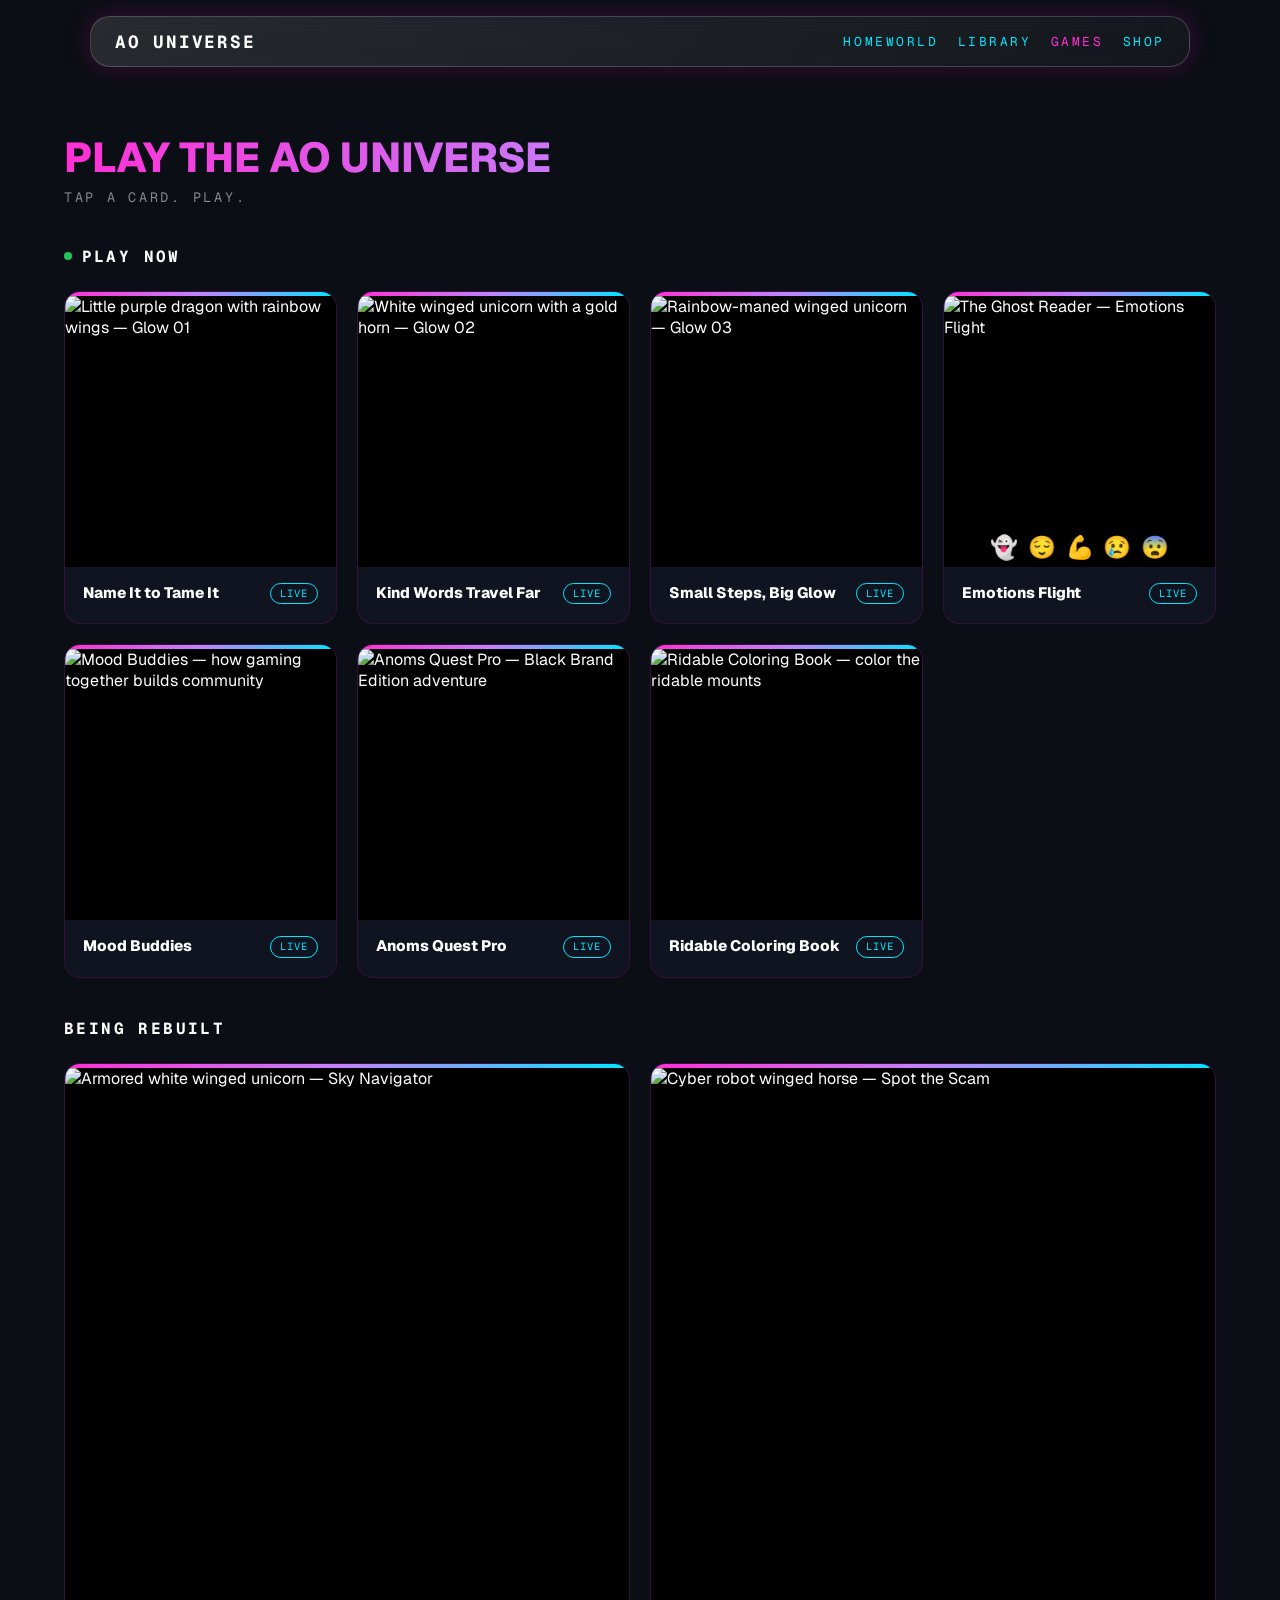
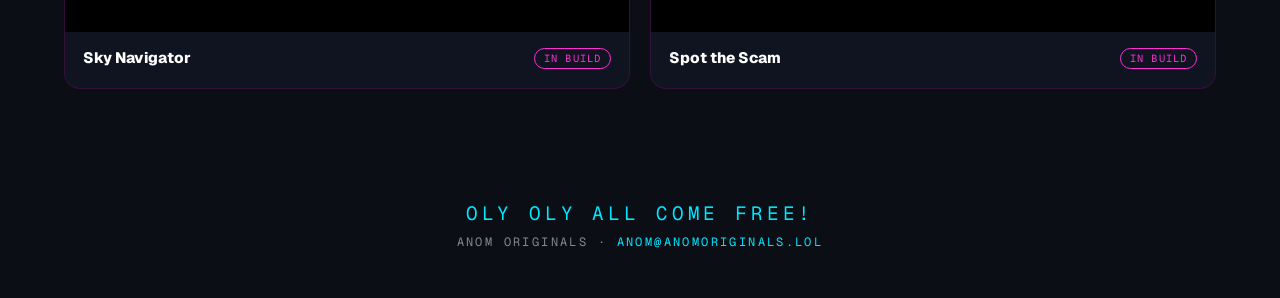
==== games/index.html @ 1e57bc89 "Add Games Hub page with 7 playable games" ====
<!DOCTYPE html>
<html lang="en">
<head>
  <meta charset="UTF-8">
  <meta name="viewport" content="width=device-width, initial-scale=1.0">
  <meta name="description" content="AO Games Hub — tap a card and play. Glow lessons, Emotions Flight, Mood Buddies, Anoms Quest Pro, and the Ridable Coloring Book.">
  <title>AO UNIVERSE // Games Hub</title>

  <!-- Hub typography: Geist + Geist Mono (hub style) -->
  <link rel="preconnect" href="https://fonts.googleapis.com">
  <link rel="preconnect" href="https://fonts.gstatic.com" crossorigin>
  <link href="https://fonts.googleapis.com/css2?family=Geist:wght@400;700;800&family=Geist+Mono:wght@400;700&display=swap" rel="stylesheet">

  <style>
    /* AO GAMES HUB — hub design tokens */
    :root {
      --bg: #0b0e14;
      --card: #0f1420;
      --pink: #ff2fd6;
      --cyan: #00e6ff;
      --purple: #c084fc;
      --green: #22c55e;
      --gold: #d8ae55;
    }

    * { box-sizing: border-box; margin: 0; padding: 0; }

    body {
      background-color: var(--bg);
      color: #ffffff;
      font-family: 'Geist', 'Inter', sans-serif;
      min-height: 100vh;
      overflow-x: hidden;
    }

    /* GLASS NAVIGATION HUD */
    .nav-hud {
      position: fixed;
      top: 1rem;
      left: 50%;
      transform: translateX(-50%);
      width: 90%;
      max-width: 1100px;
      background: linear-gradient(135deg, rgba(255,255,255,0.12), rgba(255,255,255,0.04));
      backdrop-filter: blur(18px);
      -webkit-backdrop-filter: blur(18px);
      border: 1px solid rgba(255,255,255,0.18);
      border-radius: 20px;
      padding: 0.8rem 1.5rem;
      display: flex;
      justify-content: space-between;
      align-items: center;
      z-index: 1000;
      box-shadow: 0 0 24px rgba(255, 0, 200, 0.2);
    }

    .brand-title {
      font-family: 'Geist Mono', monospace;
      font-size: 1.1rem;
      letter-spacing: 0.1em;
      color: #ffffff;
      text-decoration: none;
      font-weight: 700;
    }

    .hud-links { display: flex; gap: 1.2rem; flex-wrap: wrap; }

    .hud-link {
      font-family: 'Geist Mono', monospace;
      font-size: 0.8rem;
      letter-spacing: 0.2em;
      color: var(--cyan);
      text-decoration: none;
      text-transform: uppercase;
    }

    .hud-link:hover { color: var(--pink); }
    .hud-link[aria-current="page"] { color: var(--pink); }

    /* HERO */
    .container {
      padding-top: 8.5rem;
      padding-bottom: 5rem;
      max-width: 1280px;
      margin: 0 auto;
      width: 90%;
    }

    h1.hero {
      font-size: 2.6rem;
      font-weight: 800;
      line-height: 1.05;
      margin-bottom: 0.5rem;
      background: linear-gradient(90deg, var(--pink), var(--purple), var(--cyan));
      -webkit-background-clip: text;
      background-clip: text;
      color: transparent;
    }

    p.hero-sub {
      font-family: 'Geist Mono', monospace;
      font-size: 0.85rem;
      letter-spacing: 0.2em;
      color: rgba(255,255,255,0.5);
      text-transform: uppercase;
      margin-bottom: 2.5rem;
    }

    h2.section-title {
      font-family: 'Geist Mono', monospace;
      font-size: 1rem;
      letter-spacing: 0.15em;
      color: #ffffff;
      text-transform: uppercase;
      margin: 2.5rem 0 1.5rem;
      display: flex;
      align-items: center;
      gap: 0.6rem;
    }

    .live-dot {
      width: 8px; height: 8px;
      border-radius: 50%;
      background: var(--green);
      display: inline-block;
      animation: pulse 1.6s ease-in-out infinite;
    }

    @keyframes pulse {
      0%, 100% { opacity: 1; }
      50% { opacity: 0.35; }
    }

    /* GRAPHIC CARD GRID — more graphics, less words */
    .grid {
      display: grid;
      grid-template-columns: repeat(auto-fit, minmax(260px, 1fr));
      gap: 1.25rem;
    }

    .card {
      background: var(--card);
      border: 1px solid rgba(255,0,204,0.15);
      border-radius: 16px;
      overflow: hidden;
      position: relative;
      text-decoration: none;
      color: #ffffff;
      display: block;
      transition: border-color 0.3s ease, box-shadow 0.3s ease, transform 0.3s ease;
      animation: breathe 3.9s ease-in-out infinite;
    }

    .card:hover {
      border-color: var(--cyan);
      box-shadow: 0 0 24px rgba(0, 230, 255, 0.25);
      transform: translateY(-2px);
    }

    .card::before {
      content: "";
      display: block;
      height: 4px;
      background: linear-gradient(90deg, var(--pink), var(--purple), var(--cyan));
    }

    @keyframes breathe {
      0%, 100% { transform: scale(1); }
      50% { transform: scale(1.01); }
    }

    .card-visual {
      width: 100%;
      aspect-ratio: 1 / 1;
      object-fit: cover;
      display: block;
      background: #000;
    }

    .card-visual-contain {
      object-fit: contain;
    }

    .card-visual-wrap { position: relative; }

    .emote-strip {
      position: absolute;
      left: 0; right: 0; bottom: 0;
      display: flex;
      justify-content: center;
      gap: 0.6rem;
      padding: 0.6rem 0.4rem 0.5rem;
      background: linear-gradient(transparent, rgba(0,0,0,0.7));
      font-size: 1.4rem;
      line-height: 1;
    }

    .card-visual-gradient {
      width: 100%;
      aspect-ratio: 4 / 3;
      display: flex;
      align-items: center;
      justify-content: center;
      font-weight: 800;
      font-size: 2.2rem;
      letter-spacing: 0.05em;
      text-align: center;
      padding: 1rem;
    }

    .grad-glow1 { background: linear-gradient(135deg, #ff2fd6, #7c3aed); }
    .grad-glow2 { background: linear-gradient(135deg, #00e6ff, #2563eb); }
    .grad-glow3 { background: linear-gradient(135deg, #d8ae55, #ff2fd6); }
    .grad-sky { background: linear-gradient(135deg, #0ea5e9, #c084fc); }
    .grad-scam { background: linear-gradient(135deg, #22c55e, #00e6ff); }

    .card-body {
      padding: 1rem 1.1rem 1.2rem;
      display: flex;
      justify-content: space-between;
      align-items: flex-start;
      gap: 0.6rem;
    }

    .card-title {
      font-size: 0.95rem;
      font-weight: 800;
      line-height: 1.25;
    }

    .card-tag {
      font-family: 'Geist Mono', monospace;
      font-size: 0.65rem;
      letter-spacing: 0.12em;
      color: rgba(255,255,255,0.5);
      text-transform: uppercase;
      white-space: nowrap;
      border: 1px solid rgba(255,255,255,0.2);
      border-radius: 999px;
      padding: 0.2rem 0.55rem;
      flex-shrink: 0;
    }

    .card-tag.live { color: var(--cyan); border-color: var(--cyan); }
    .card-tag.build { color: var(--pink); border-color: var(--pink); }

    .card-static { cursor: default; }
    .card-static:hover { transform: none; }

    footer { text-align: center; padding: 2rem 1rem 3rem; }

    footer .safe-word {
      font-family: 'Geist Mono', monospace;
      font-size: 1.2rem;
      color: var(--cyan);
      margin-bottom: 0.5rem;
    }

    footer p {
      font-family: 'Geist Mono', monospace;
      font-size: 0.75rem;
      letter-spacing: 0.2em;
      color: rgba(255,255,255,0.5);
      text-transform: uppercase;
    }

    footer a { color: var(--cyan); text-decoration: none; }

    @media (prefers-reduced-motion: reduce) {
      * { animation: none !important; }
    }
  </style>
</head>
<body>

  <!-- NAVIGATION HUD — only links that work today -->
  <nav class="nav-hud">
    <a href="https://anomartsy.xyz/" class="brand-title">AO UNIVERSE</a>
    <div class="hud-links">
      <a href="https://anomartsy.xyz/" class="hud-link">Homeworld</a>
      <a href="https://library.anomartsy.xyz/" class="hud-link">Library</a>
      <a href="https://anomartsy.xyz/games/" class="hud-link" aria-current="page">Games</a>
      <a href="https://anomarsty.lol/" class="hud-link">Shop</a>
    </div>
  </nav>

  <div class="container">
    <h1 class="hero">PLAY THE AO UNIVERSE</h1>
    <p class="hero-sub">Tap a card. Play.</p>

    <h2 class="section-title"><span class="live-dot"></span> Play now</h2>
    <div class="grid">

      <!-- GLOW 01 -->
      <a class="card" href="https://anomarsty.lol/glow/">
        <img class="card-visual" src="assets/card-glow-01.jpg" alt="Little purple dragon with rainbow wings — Glow 01">
        <div class="card-body">
          <span class="card-title">Name It to Tame It</span>
          <span class="card-tag live">Live</span>
        </div>
      </a>

      <!-- GLOW 02 -->
      <a class="card" href="https://anomarsty.lol/glow/">
        <img class="card-visual" src="assets/card-glow-02.jpg" alt="White winged unicorn with a gold horn — Glow 02">
        <div class="card-body">
          <span class="card-title">Kind Words Travel Far</span>
          <span class="card-tag live">Live</span>
        </div>
      </a>

      <!-- GLOW 03 -->
      <a class="card" href="https://anomarsty.lol/glow/">
        <img class="card-visual" src="assets/card-glow-03.jpg" alt="Rainbow-maned winged unicorn — Glow 03">
        <div class="card-body">
          <span class="card-title">Small Steps, Big Glow</span>
          <span class="card-tag live">Live</span>
        </div>
      </a>

      <!-- EMOTIONS FLIGHT -->
      <a class="card" href="emotion-flight/">
        <div class="card-visual-wrap">
          <img class="card-visual" src="assets/card-emotion-flight-ghost.jpg" alt="The Ghost Reader — Emotions Flight">
          <div class="emote-strip"><span>👻</span><span>😌</span><span>💪</span><span>😢</span><span>😨</span></div>
        </div>
        <div class="card-body">
          <span class="card-title">Emotions Flight</span>
          <span class="card-tag live">Live</span>
        </div>
      </a>

      <!-- MOOD BUDDIES -->
      <a class="card" href="mood-buddies/">
        <img class="card-visual" src="assets/card-mood-buddies.jpg" alt="Mood Buddies — how gaming together builds community">
        <div class="card-body">
          <span class="card-title">Mood Buddies</span>
          <span class="card-tag live">Live</span>
        </div>
      </a>

      <!-- ANOMS QUEST PRO -->
      <a class="card" href="anoms-quest-pro/">
        <img class="card-visual" src="assets/card-anoms-quest-pro.jpg" alt="Anoms Quest Pro — Black Brand Edition adventure">
        <div class="card-body">
          <span class="card-title">Anoms Quest Pro</span>
          <span class="card-tag live">Live</span>
        </div>
      </a>

      <!-- RIDABLE COLORING BOOK -->
      <a class="card" href="ridable-coloring-book/">
        <img class="card-visual" src="assets/card-ridable-coloring-book.jpg" alt="Ridable Coloring Book — color the ridable mounts">
        <div class="card-body">
          <span class="card-title">Ridable Coloring Book</span>
          <span class="card-tag live">Live</span>
        </div>
      </a>
    </div>

    <h2 class="section-title">Being rebuilt</h2>
    <div class="grid">
      <!-- SKY NAVIGATOR -->
      <div class="card card-static">
        <img class="card-visual" src="assets/card-sky-navigator.jpg" alt="Armored white winged unicorn — Sky Navigator">
        <div class="card-body">
          <span class="card-title">Sky Navigator</span>
          <span class="card-tag build">In Build</span>
        </div>
      </div>

      <!-- SPOT THE SCAM -->
      <div class="card card-static">
        <img class="card-visual" src="assets/card-spot-the-scam.jpg" alt="Cyber robot winged horse — Spot the Scam">
        <div class="card-body">
          <span class="card-title">Spot the Scam</span>
          <span class="card-tag build">In Build</span>
        </div>
      </div>
    </div>
  </div>

  <footer>
    <p class="safe-word">Oly Oly All Come Free!</p>
    <p>Anom Originals &middot; <a href="mailto:anom@anomoriginals.lol">anom@anomoriginals.lol</a></p>
  </footer>

</body>
</html>
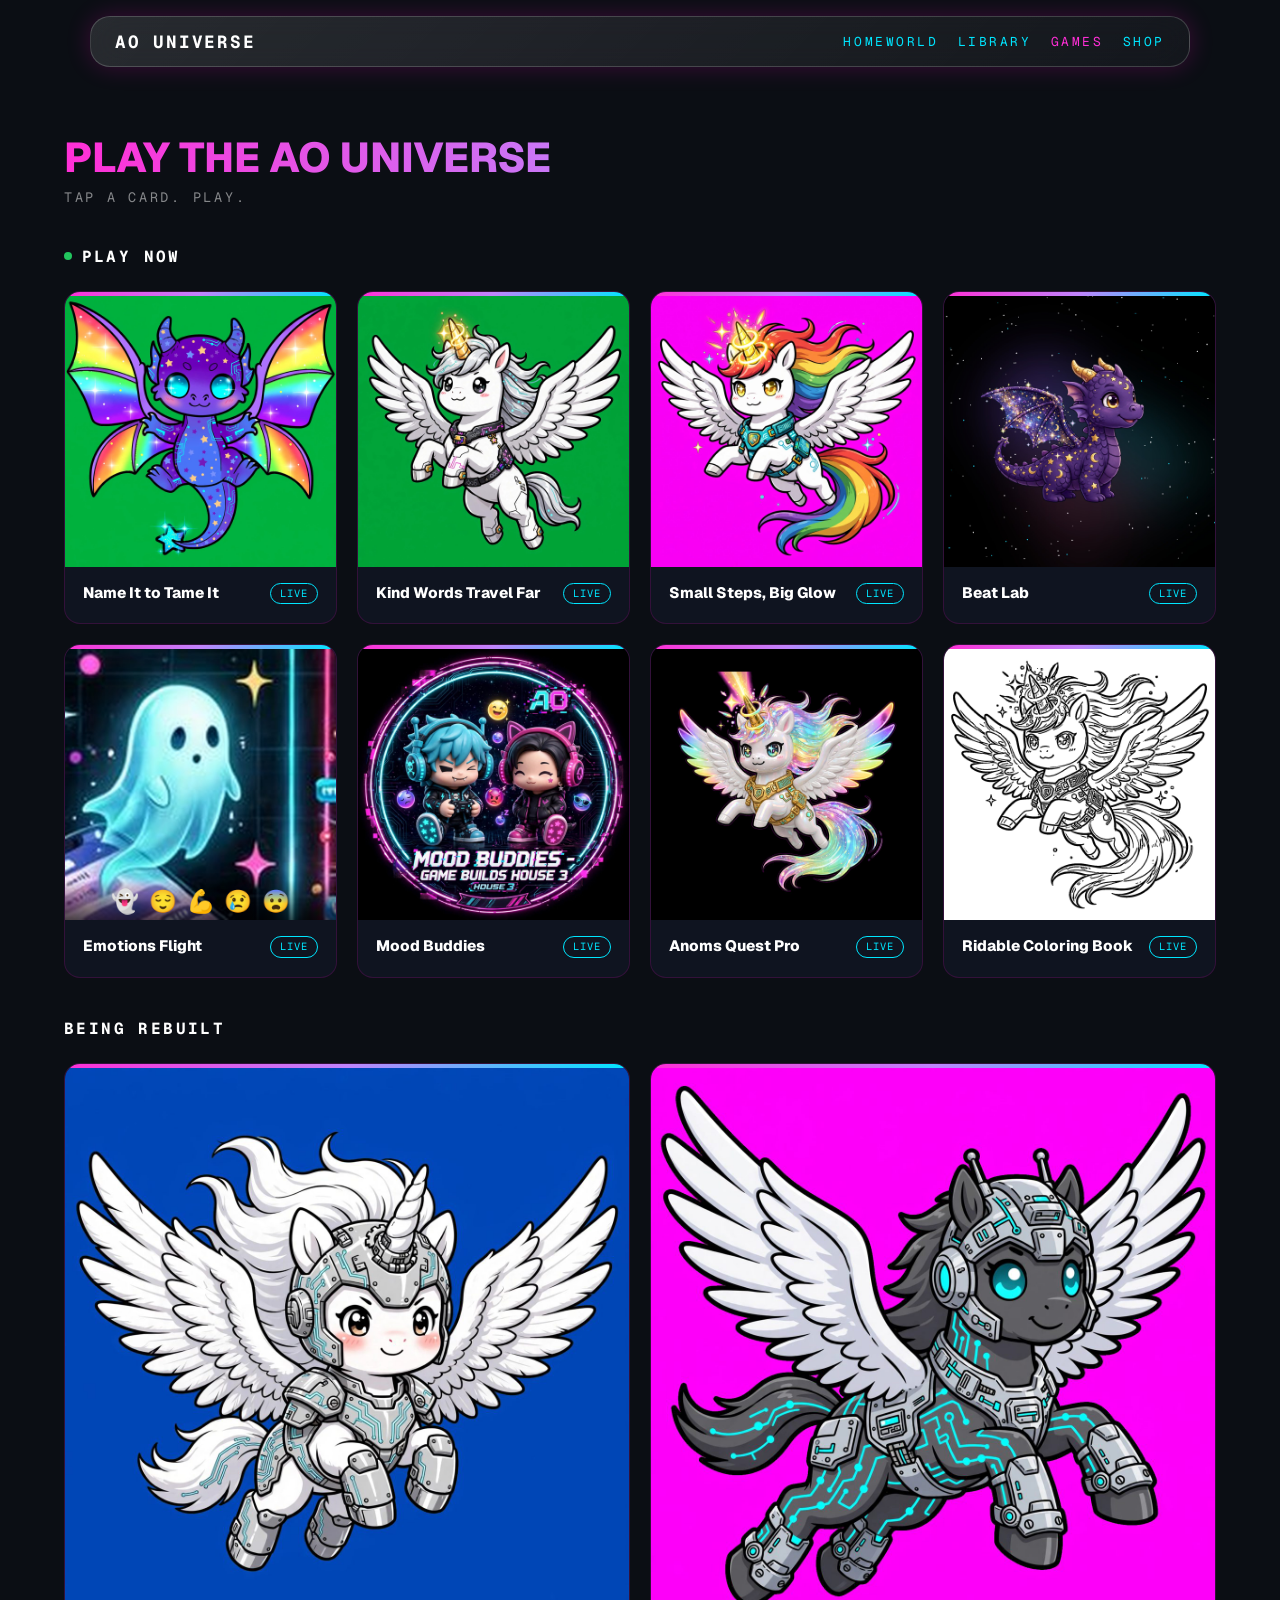
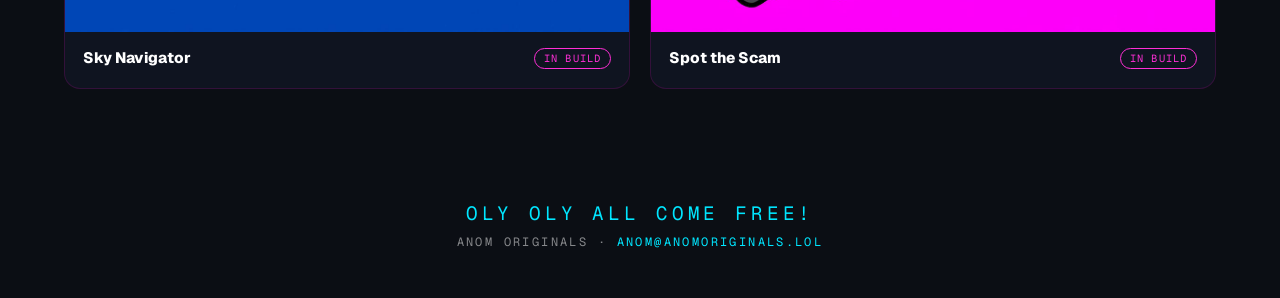
==== commit 7c4a164a: "Add Beat Lab card to games page" ====
--- a/games/index.html
+++ b/games/index.html
@@ -318,6 +318,15 @@
         </div>
       </a>
 
+      <!-- BEAT LAB -->
+      <a class="card" href="https://anomartsy.xyz/beatlab/">
+        <img class="card-visual" src="assets/card-beat-lab.jpg" alt="Cosmic dragon with starry wings — Beat Lab">
+        <div class="card-body">
+          <span class="card-title">Beat Lab</span>
+          <span class="card-tag live">Live</span>
+        </div>
+      </a>
+
       <!-- EMOTIONS FLIGHT -->
       <a class="card" href="emotion-flight/">
         <div class="card-visual-wrap">
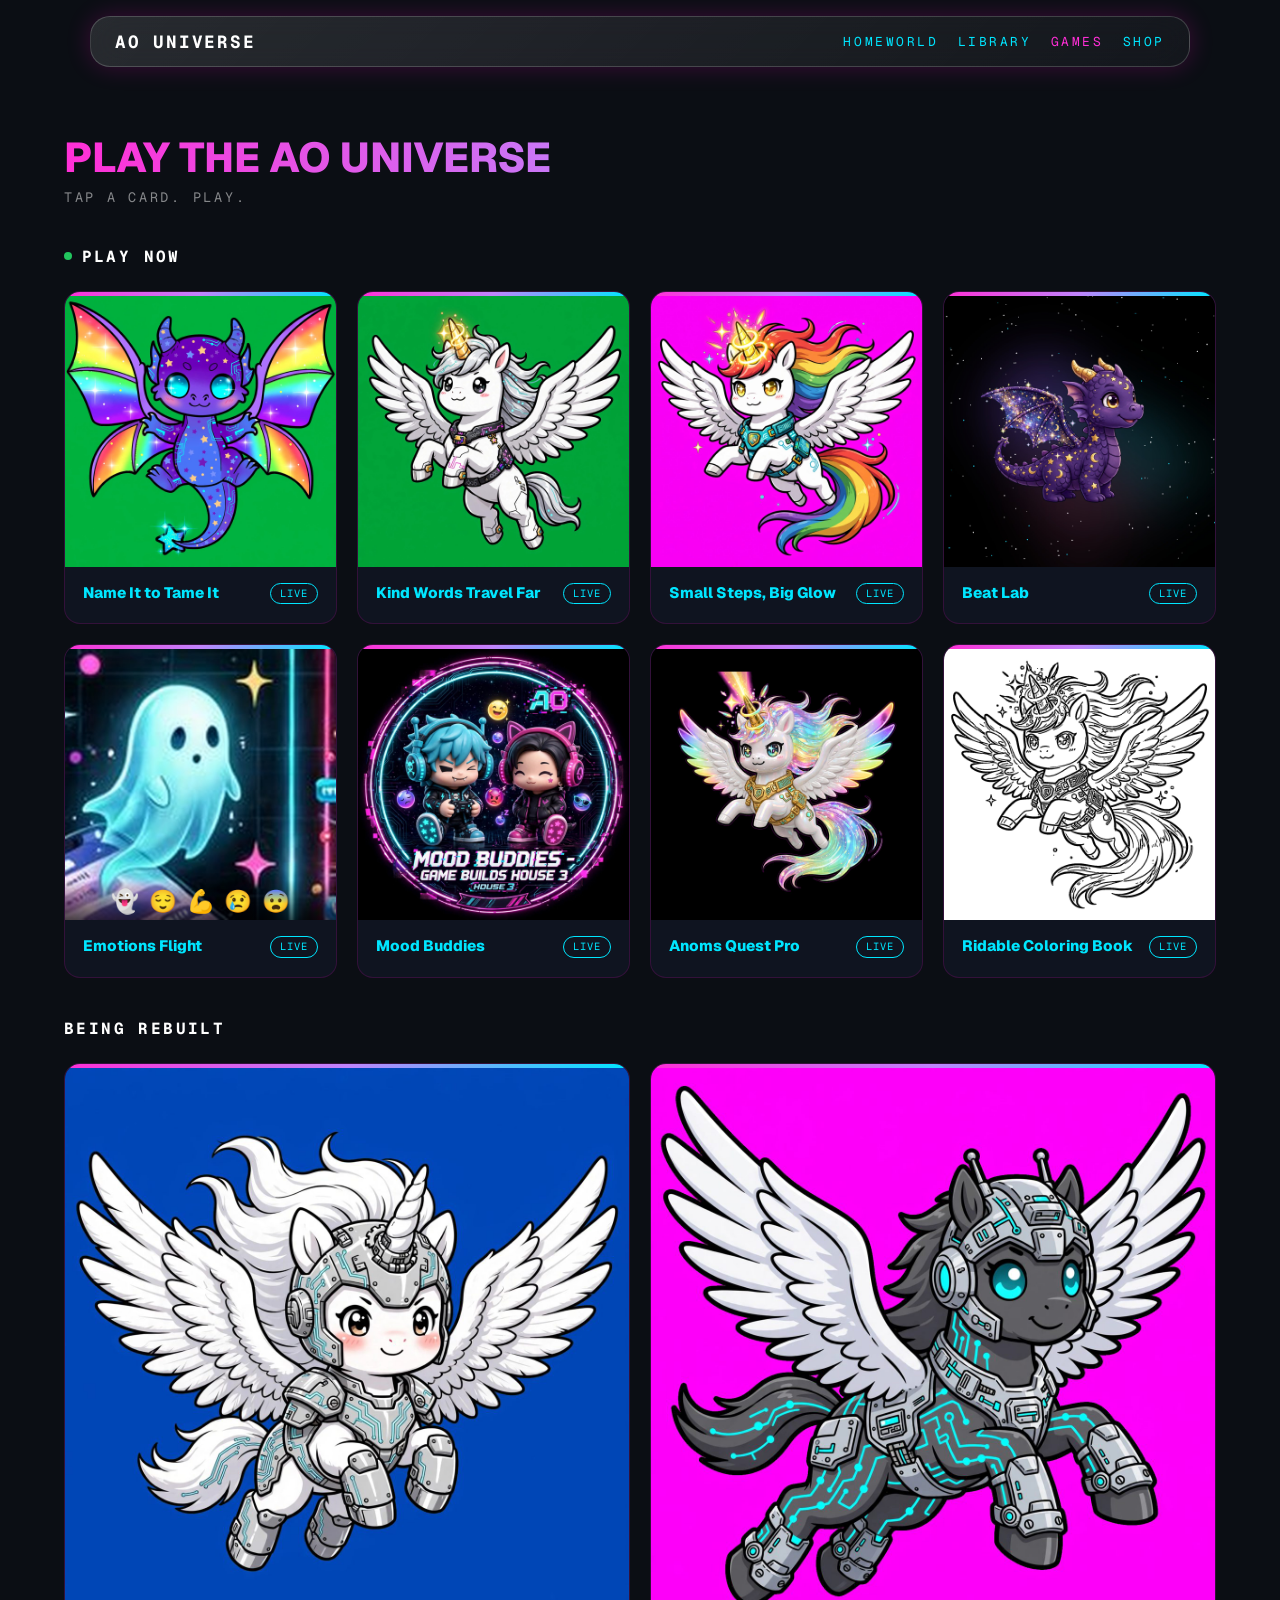
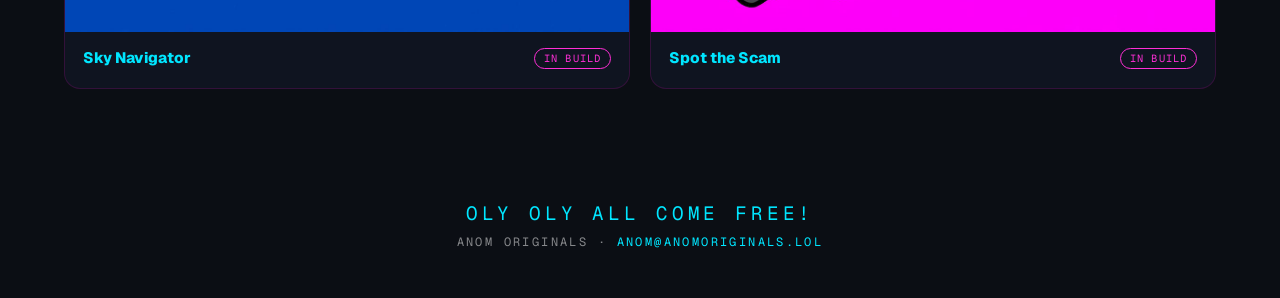
==== commit 06844f8d: "Cosmos card editions + cyan card titles" ====
--- a/games/index.html
+++ b/games/index.html
@@ -226,6 +226,7 @@
       font-size: 0.95rem;
       font-weight: 800;
       line-height: 1.25;
+      color: var(--cyan);
     }
 
     .card-tag {
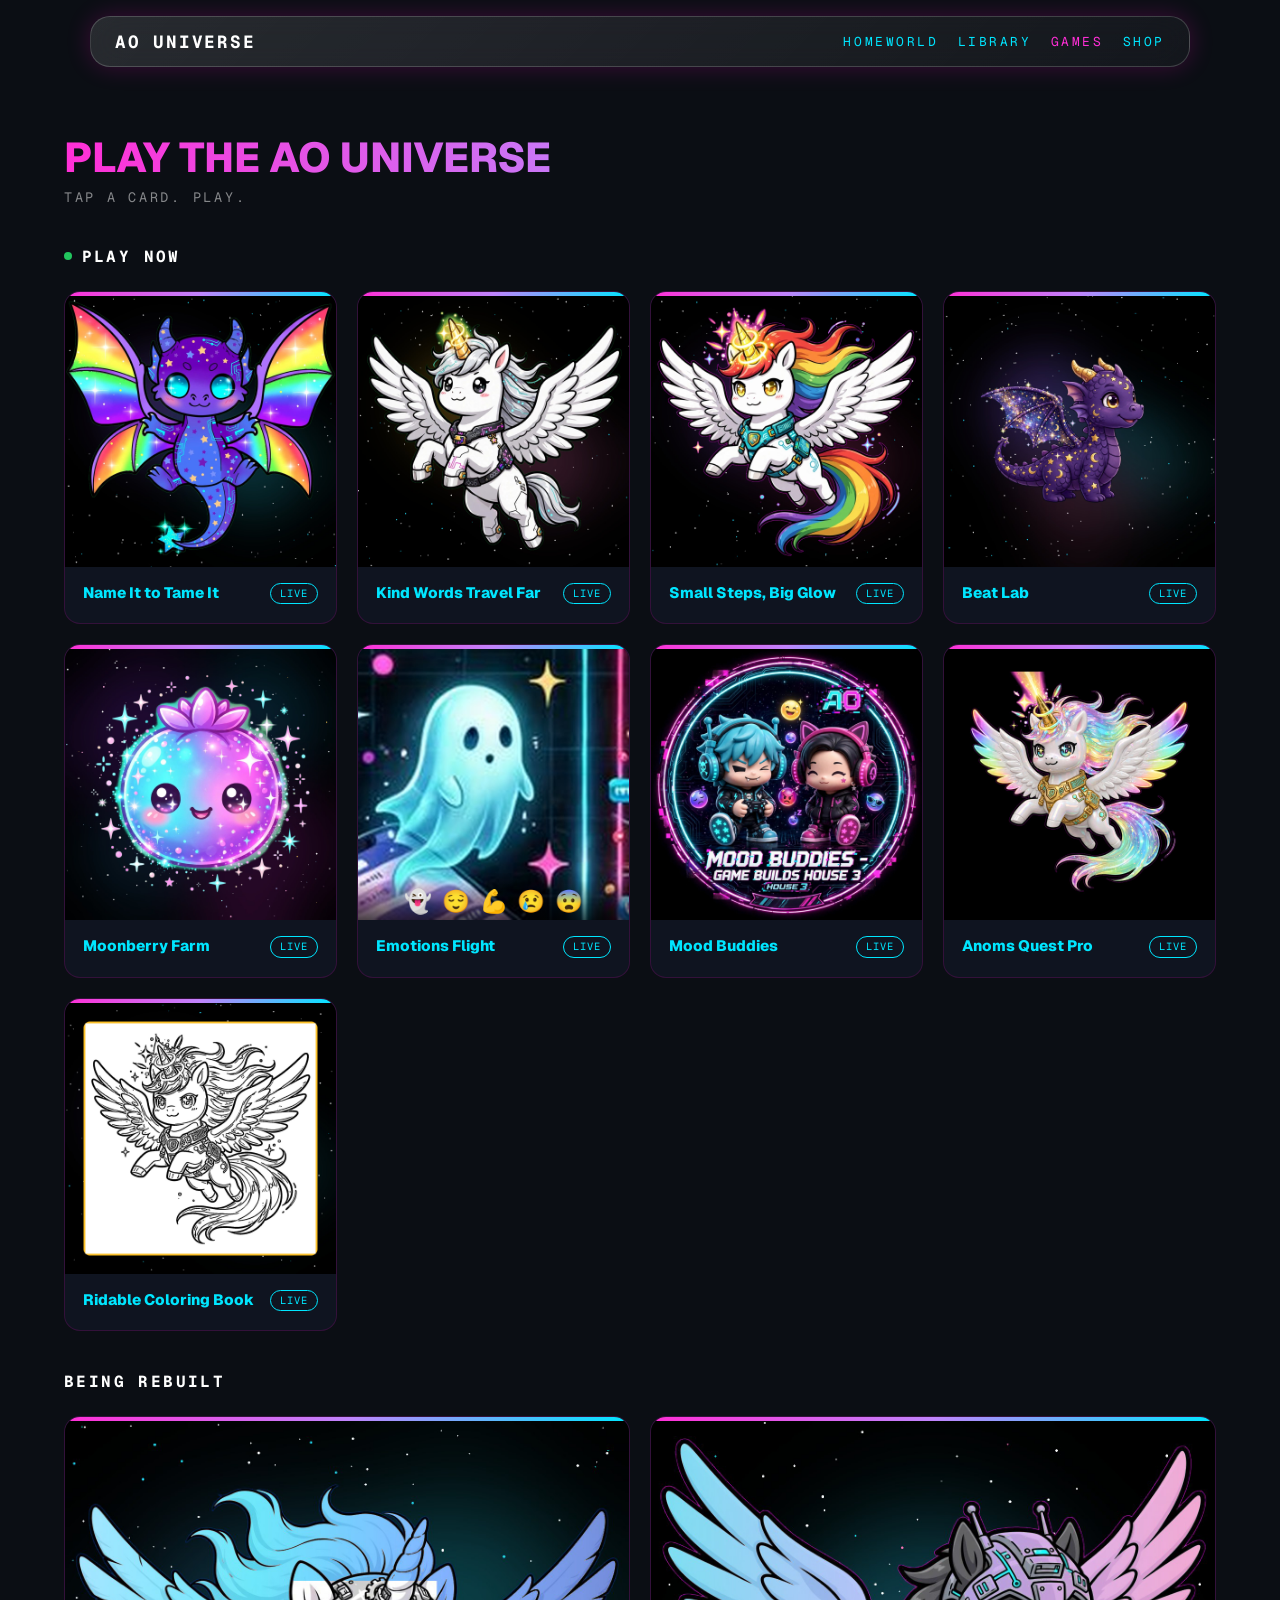
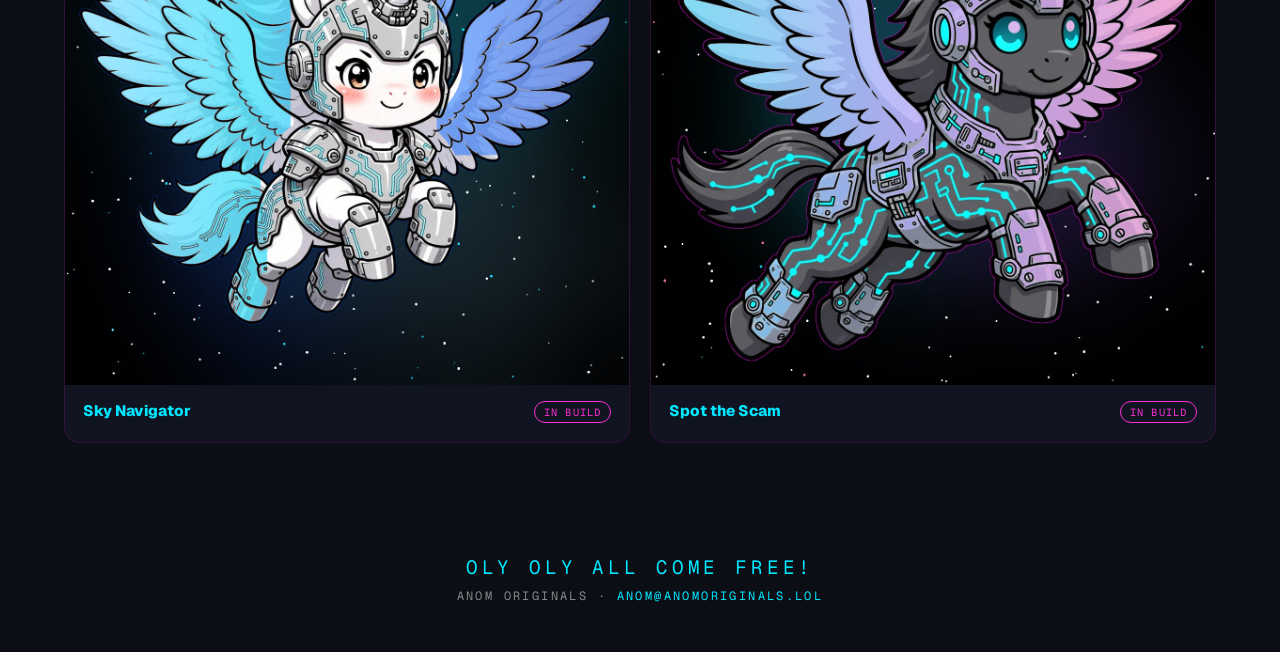
==== commit 47814250: "Add Moonberry Farm card to games page" ====
--- a/games/index.html
+++ b/games/index.html
@@ -328,6 +328,15 @@
         </div>
       </a>
 
+      <!-- MOONBERRY FARM -->
+      <a class="card" href="https://anomartsy.xyz/moonberry/">
+        <img class="card-visual" src="assets/card-moonberry-farm.jpg" alt="Smiling galaxy Moonberry with a pink crown — Moonberry Farm">
+        <div class="card-body">
+          <span class="card-title">Moonberry Farm</span>
+          <span class="card-tag live">Live</span>
+        </div>
+      </a>
+
       <!-- EMOTIONS FLIGHT -->
       <a class="card" href="emotion-flight/">
         <div class="card-visual-wrap">
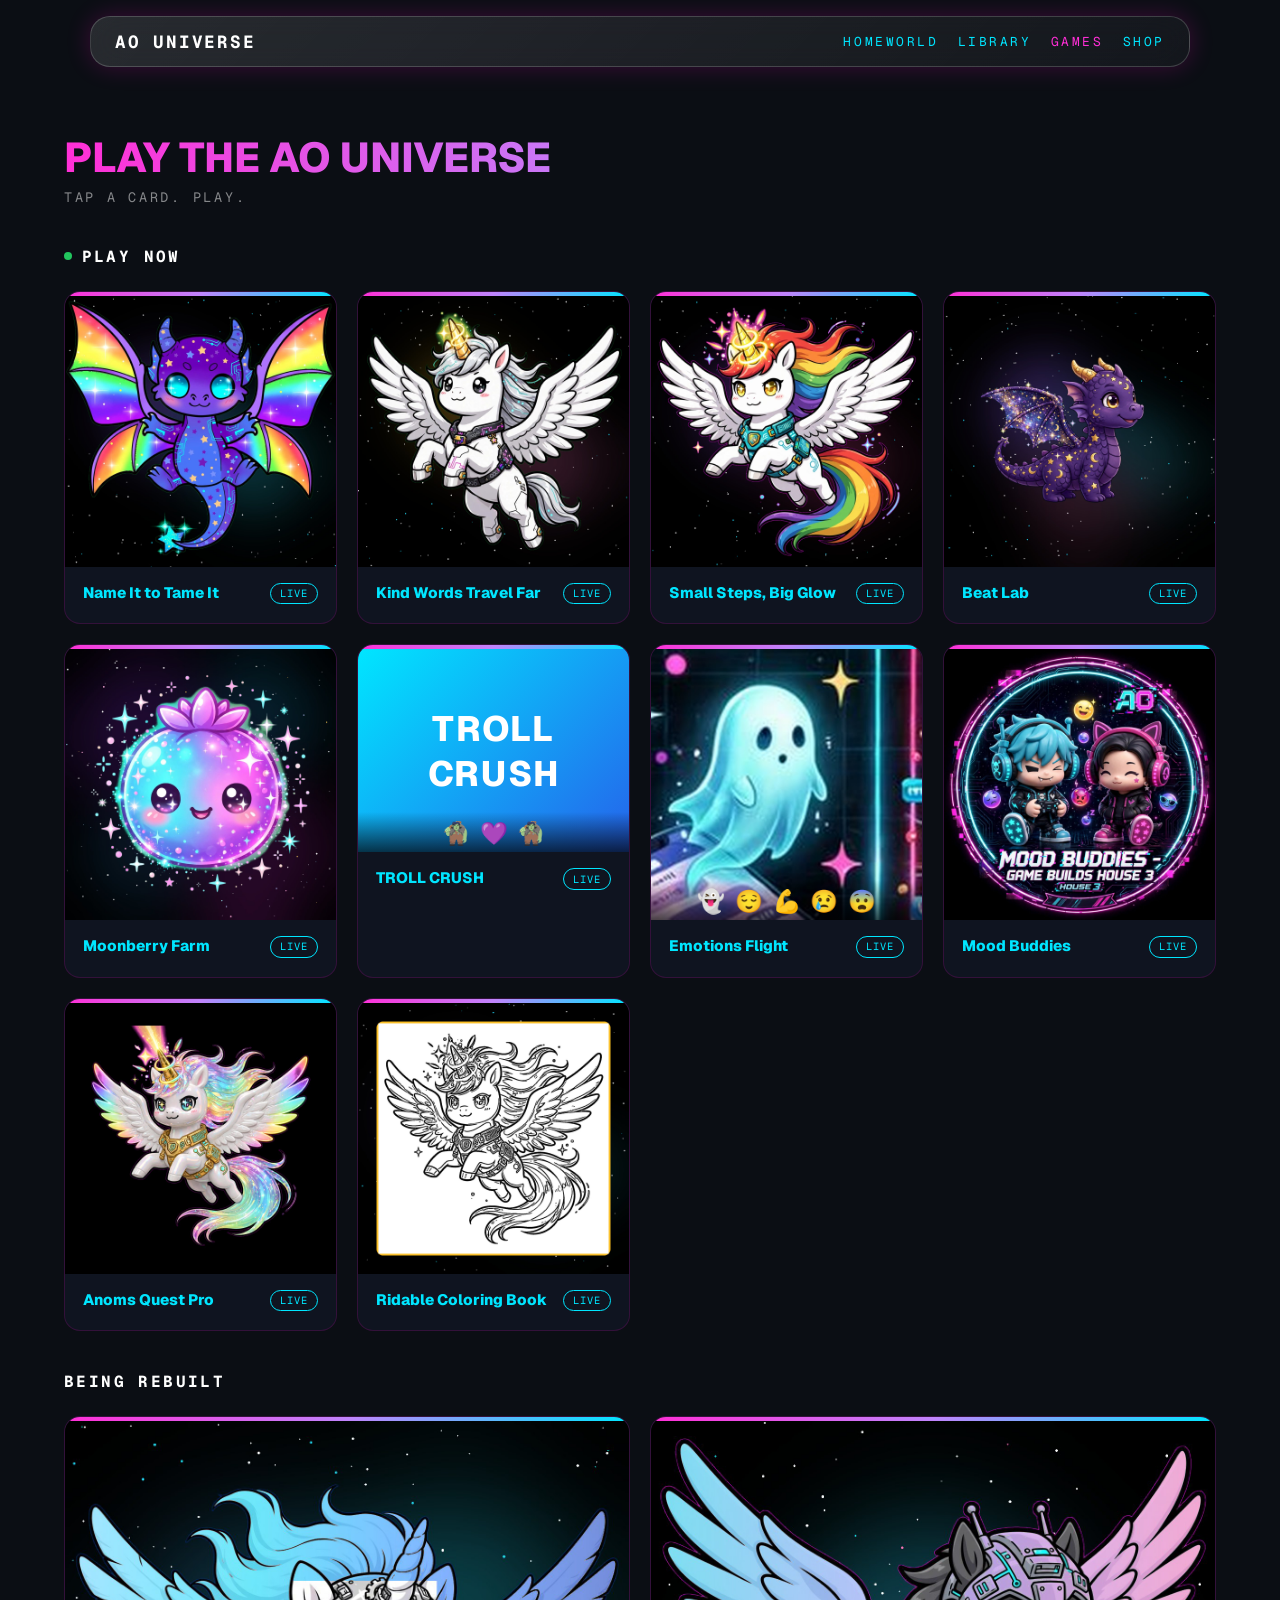
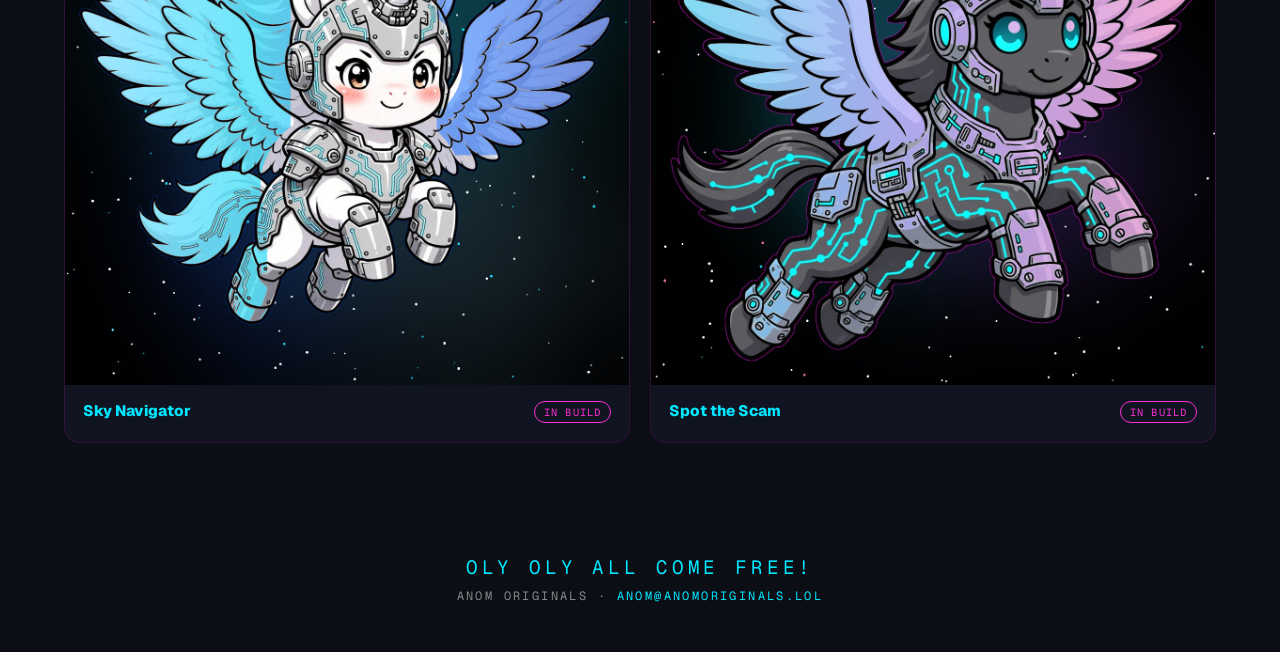
==== commit 8acdf4fe: "Add Troll Crush card to games hub" ====
--- a/games/index.html
+++ b/games/index.html
@@ -337,7 +337,19 @@
         </div>
       </a>
 
-      <!-- EMOTIONS FLIGHT -->
+        <!-- TROLL CRUSH -->
+  <a class="card" href="troll-crush/Troll-Crush-Real-Graphics_5_flbq.html">
+    <div class="card-visual-wrap">
+      <div class="card-visual-gradient grad-glow2">TROLL CRUSH</div>
+      <div class="emote-strip"><span>🧌</span><span>💜</span><span>🧌</span></div>
+    </div>
+    <div class="card-body">
+      <span class="card-title">TROLL CRUSH</span>
+      <span class="card-tag live">Live</span>
+    </div>
+  </a>
+
+  <!-- EMOTIONS FLIGHT -->
       <a class="card" href="emotion-flight/">
         <div class="card-visual-wrap">
           <img class="card-visual" src="assets/card-emotion-flight-ghost.jpg" alt="The Ghost Reader — Emotions Flight">
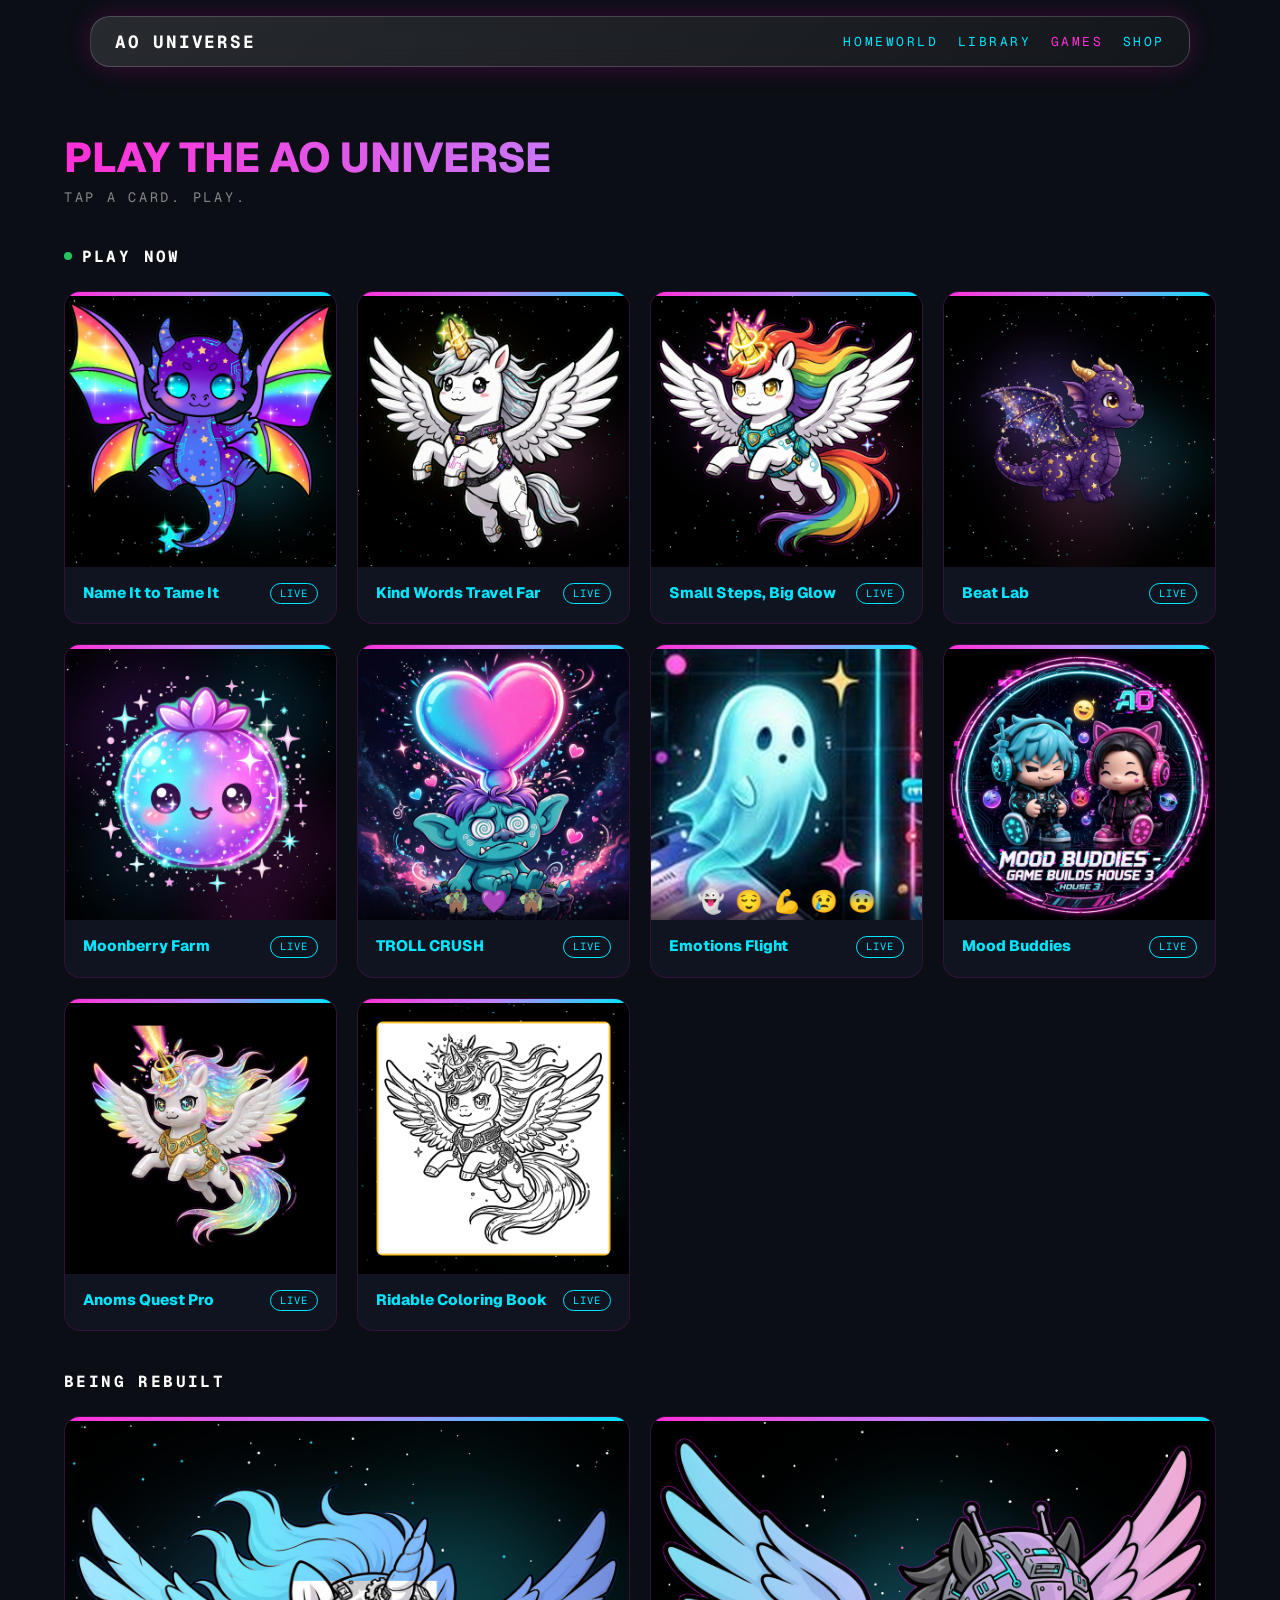
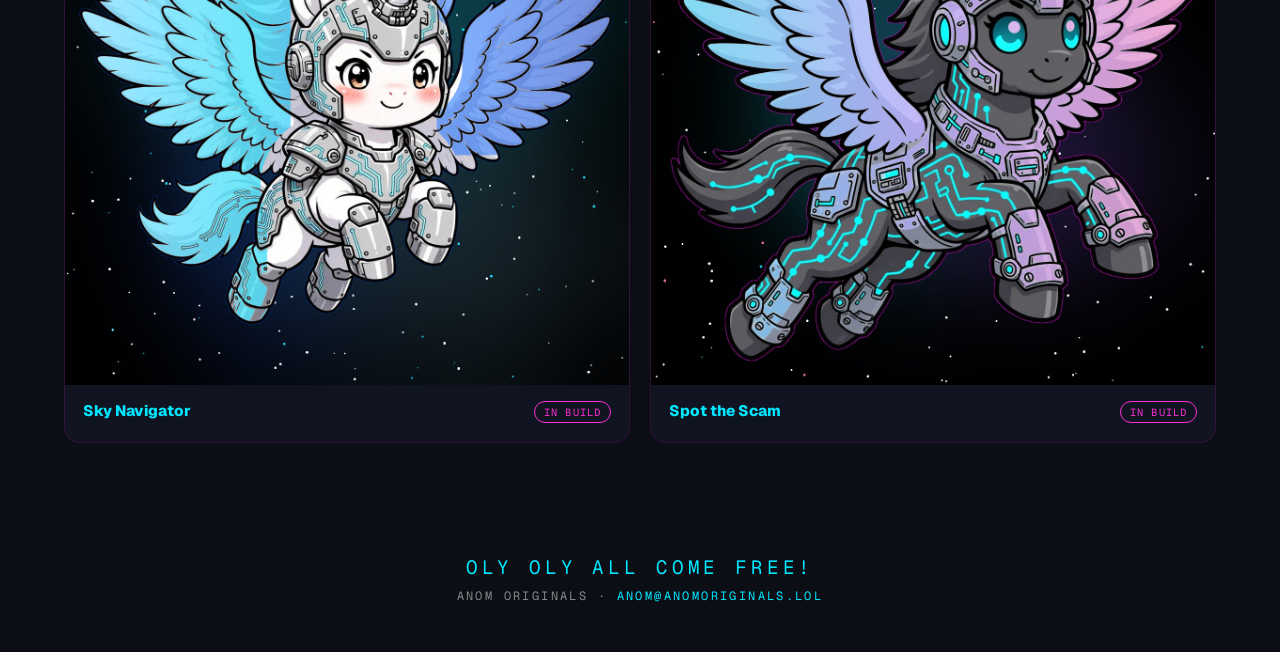
==== commit 38c0b70f: "Give Troll Crush card its art" ====
--- a/games/index.html
+++ b/games/index.html
@@ -4,6 +4,19 @@
   <meta charset="UTF-8">
   <meta name="viewport" content="width=device-width, initial-scale=1.0">
   <meta name="description" content="AO Games Hub — tap a card and play. Glow lessons, Emotions Flight, Mood Buddies, Anoms Quest Pro, and the Ridable Coloring Book.">
+  <!-- Share preview (Open Graph / Twitter) -->
+  <meta property="og:type" content="website">
+  <meta property="og:site_name" content="Anom Originals">
+  <meta property="og:title" content="AO Games Hub // Play Free | Anom Originals">
+  <meta property="og:description" content="Tap a card and play free: Mood Buddies, Troll Crush, Beat Lab, Moonberry Farm, Emotions Flight and Glow lessons. Games that teach feelings, safety, and kindness.">
+  <meta property="og:url" content="https://anomartsy.xyz/games/">
+  <meta property="og:image" content="https://anomartsy.xyz/games/og-games.jpg">
+  <meta property="og:image:width" content="1200">
+  <meta property="og:image:height" content="630">
+  <meta name="twitter:card" content="summary_large_image">
+  <meta name="twitter:title" content="AO Games Hub // Play Free | Anom Originals">
+  <meta name="twitter:description" content="Tap a card and play free: Mood Buddies, Troll Crush, Beat Lab, Moonberry Farm, Emotions Flight and Glow lessons. Games that teach feelings, safety, and kindness.">
+  <meta name="twitter:image" content="https://anomartsy.xyz/games/og-games.jpg">
   <title>AO UNIVERSE // Games Hub</title>
 
   <!-- Hub typography: Geist + Geist Mono (hub style) -->
@@ -340,7 +353,7 @@
         <!-- TROLL CRUSH -->
   <a class="card" href="troll-crush/Troll-Crush-Real-Graphics_5_flbq.html">
     <div class="card-visual-wrap">
-      <div class="card-visual-gradient grad-glow2">TROLL CRUSH</div>
+      <img class="card-visual" src="assets/card-troll-crush.jpg" alt="Troll Crush — a grumpy troll crushed with love">
       <div class="emote-strip"><span>🧌</span><span>💜</span><span>🧌</span></div>
     </div>
     <div class="card-body">
